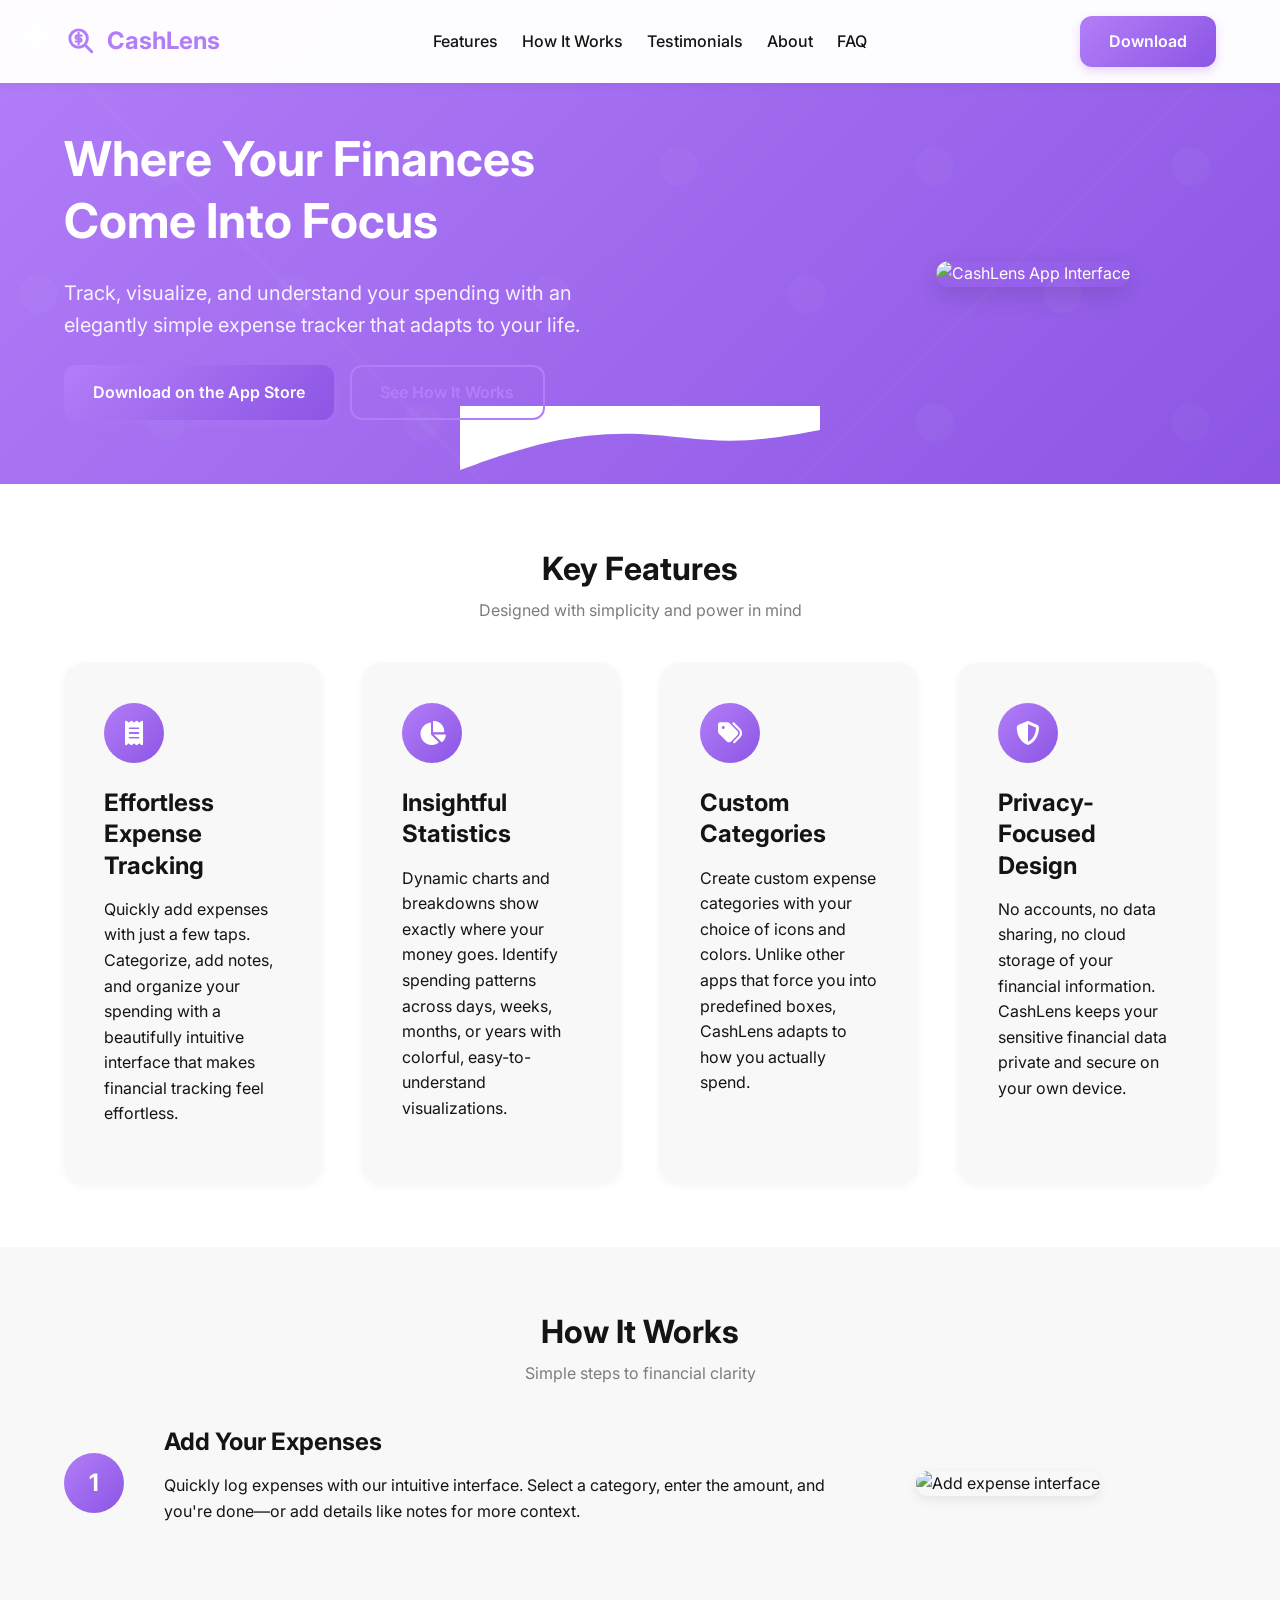
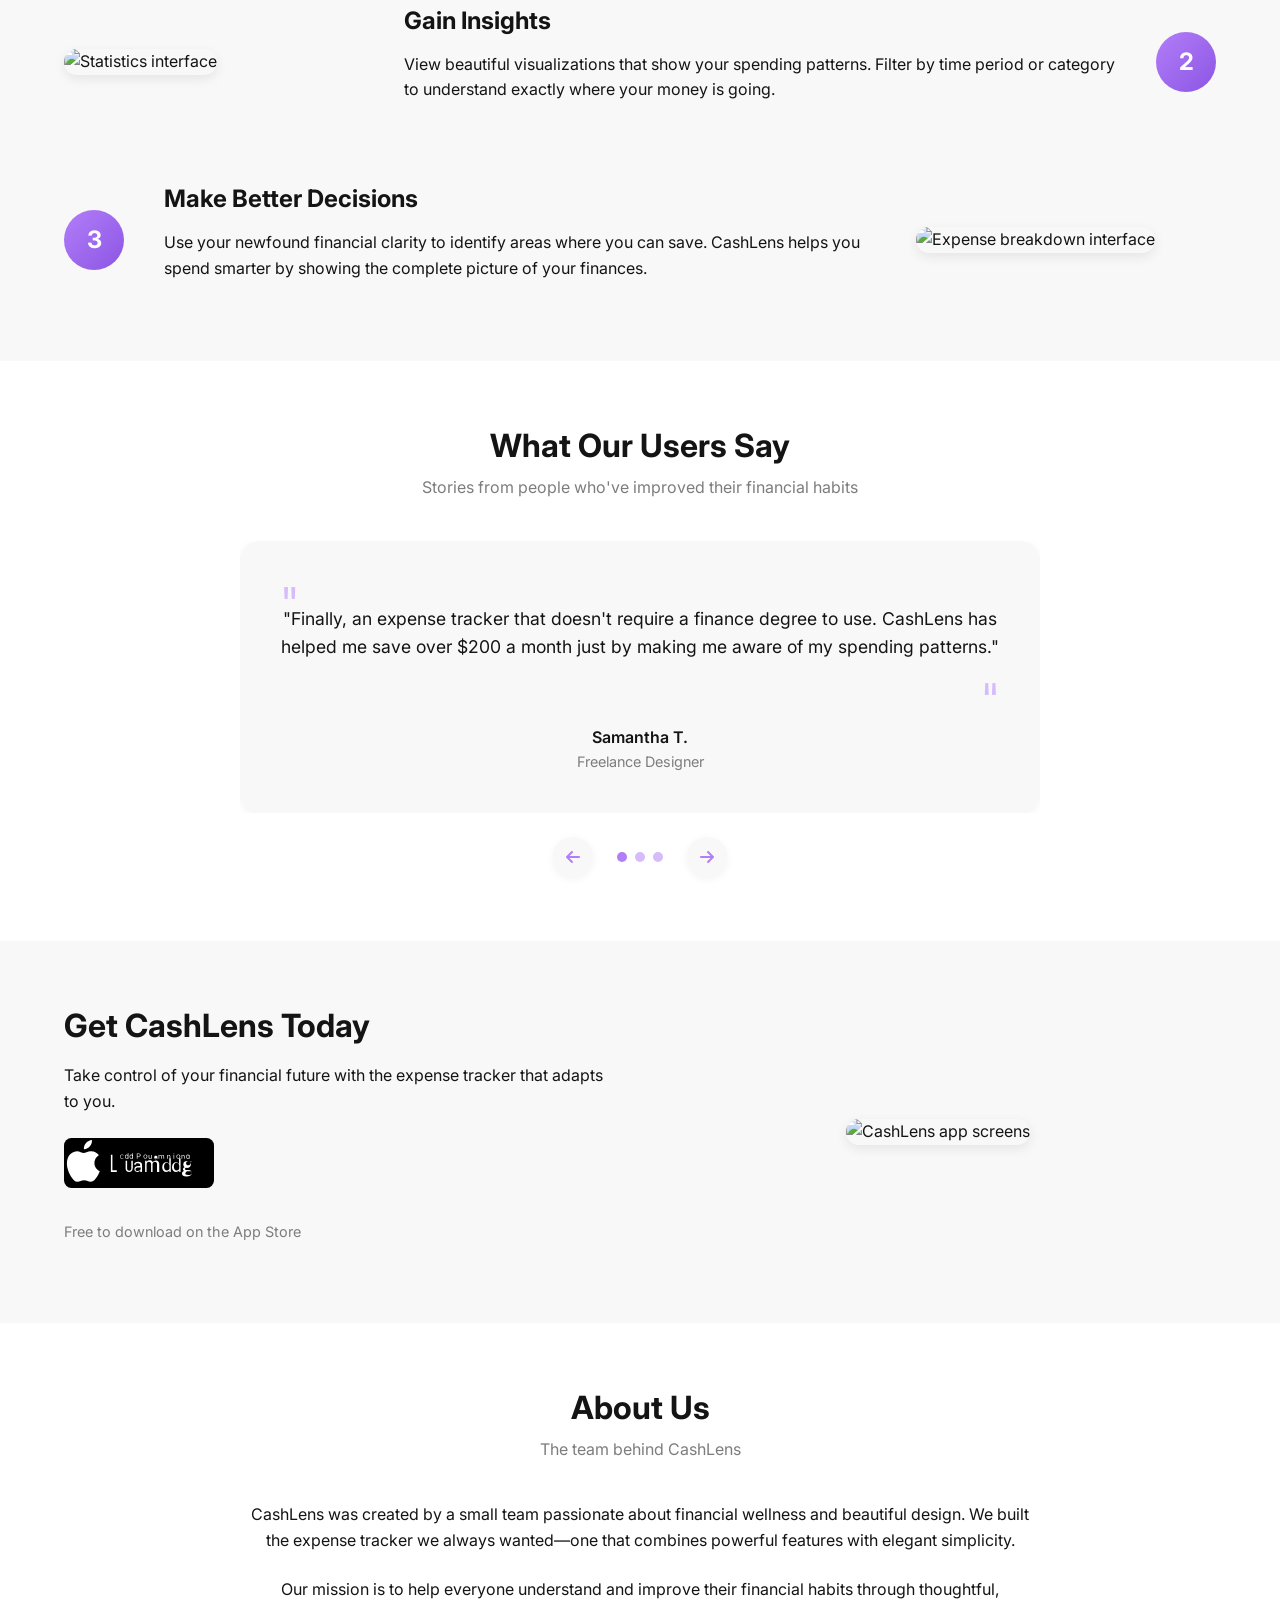
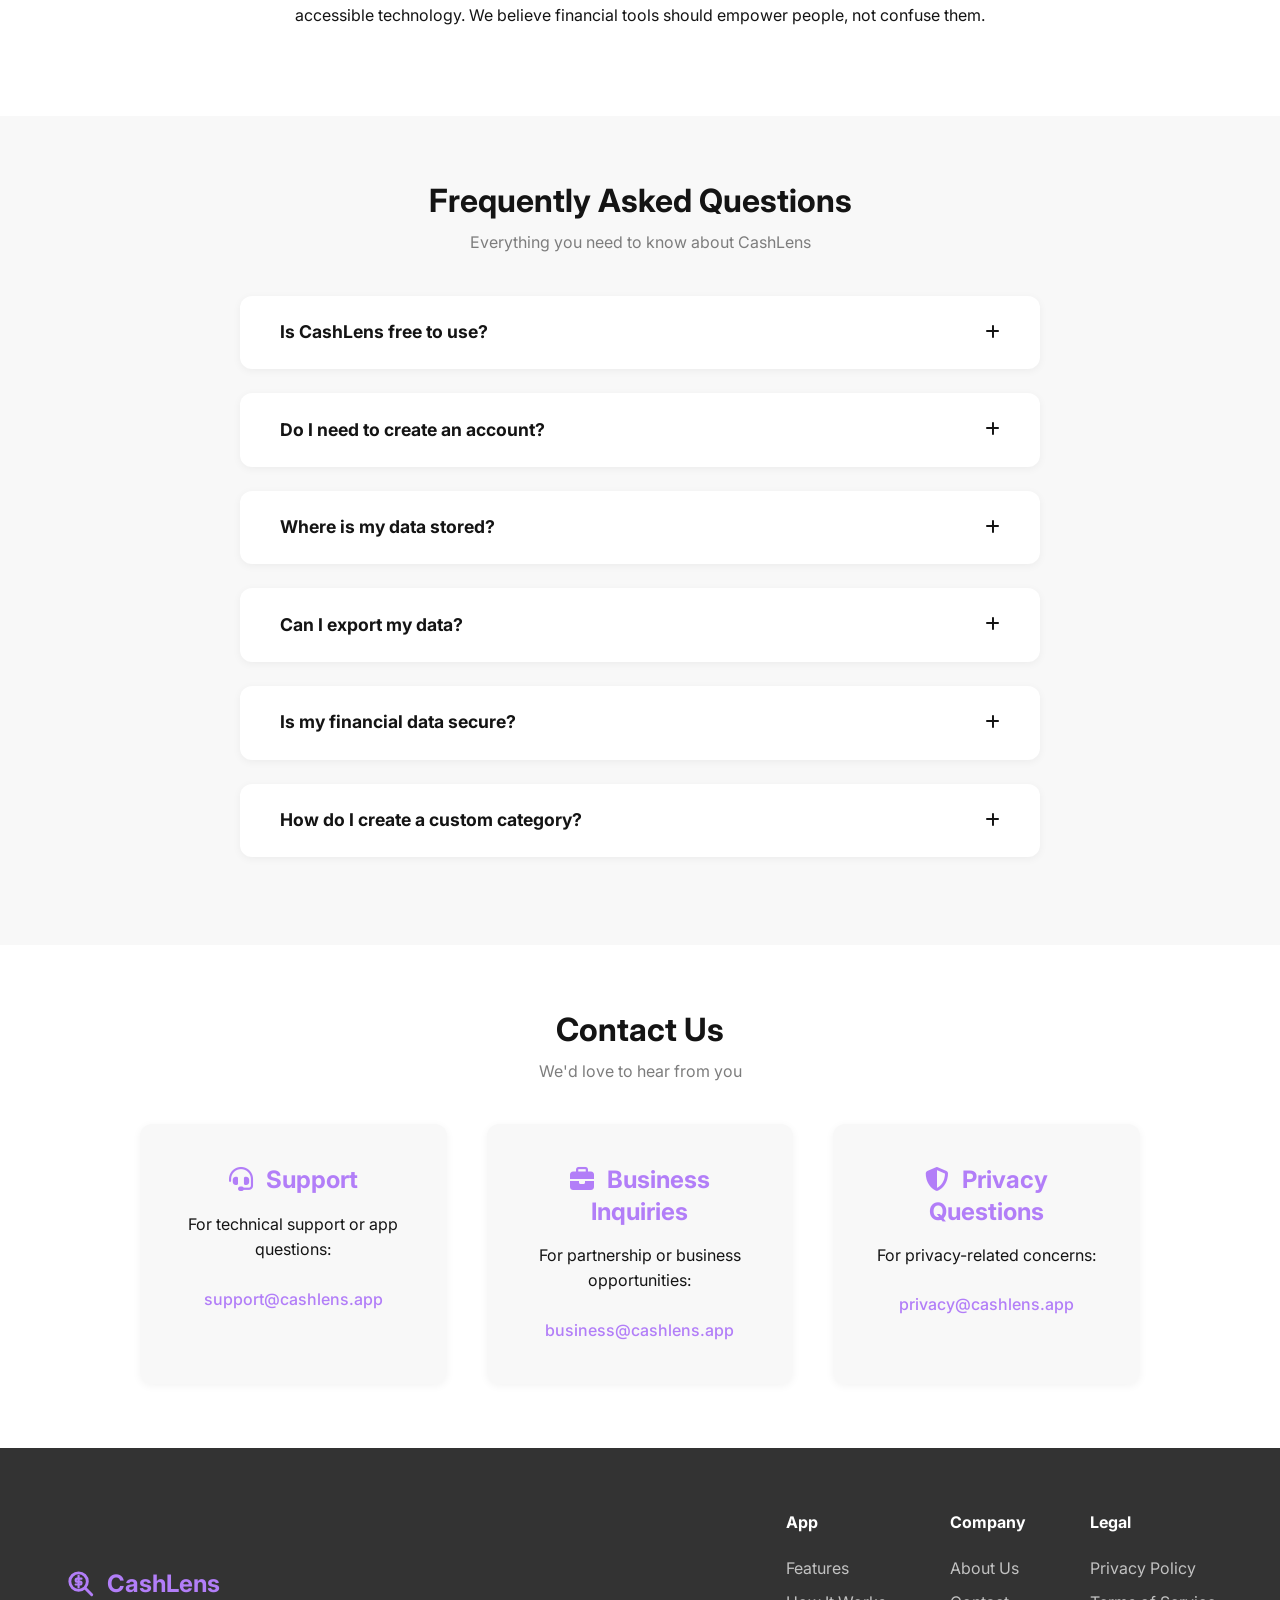
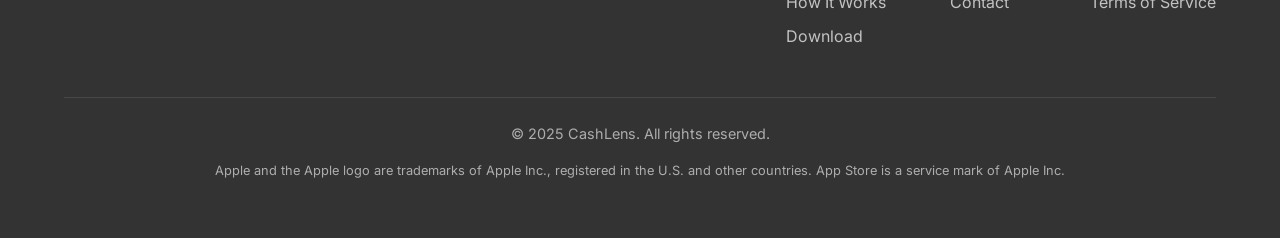
==== index.html @ 9f8243ed "Initial commit - CashLens website" ====
<!DOCTYPE html>
<html lang="en">
<head>
    <meta charset="UTF-8">
    <meta name="viewport" content="width=device-width, initial-scale=1.0">
    <title>CashLens: Where Your Finances Come Into Focus</title>
    <meta name="description" content="Track, visualize, and understand your spending with an elegantly simple expense tracker that adapts to your life.">
    <link rel="stylesheet" href="css/style.css">
    <link rel="stylesheet" href="https://cdnjs.cloudflare.com/ajax/libs/font-awesome/6.4.0/css/all.min.css">
    <link rel="preconnect" href="https://fonts.googleapis.com">
    <link rel="preconnect" href="https://fonts.gstatic.com" crossorigin>
    <link href="https://fonts.googleapis.com/css2?family=Inter:wght@400;500;600;700&display=swap" rel="stylesheet">
</head>
<body>
    <header class="header">
        <div class="container">
            <nav class="navbar">
                <div class="logo">
                    <img src="images/logo.svg" alt="CashLens Logo" class="logo-img">
                    <span class="logo-text">CashLens</span>
                </div>
                <ul class="nav-links">
                    <li><a href="#features">Features</a></li>
                    <li><a href="#how-it-works">How It Works</a></li>
                    <li><a href="#testimonials">Testimonials</a></li>
                    <li><a href="#about">About</a></li>
                    <li><a href="#faq">FAQ</a></li>
                </ul>
                <div class="cta-button mobile-hidden">
                    <a href="#download" class="btn btn-primary">Download</a>
                </div>
                <button class="mobile-menu-toggle" aria-label="Toggle Mobile Menu">
                    <span class="hamburger"></span>
                </button>
            </nav>
        </div>
    </header>

    <section class="hero" id="home">
        <div class="container">
            <div class="hero-content">
                <h1>Where Your Finances Come Into Focus</h1>
                <p class="lead">Track, visualize, and understand your spending with an elegantly simple expense tracker that adapts to your life.</p>
                <div class="hero-cta">
                    <a href="#download" class="btn btn-primary">Download on the App Store</a>
                    <a href="#how-it-works" class="btn btn-secondary">See How It Works</a>
                </div>
            </div>
            <div class="hero-image">
                <div class="phone-mockup">
                    <img src="images/hero-mockup.png" alt="CashLens App Interface" class="mockup-img">
                </div>
            </div>
        </div>
        <div class="hero-wave">
            <svg xmlns="http://www.w3.org/2000/svg" viewBox="0 0 1440 320">
                <path fill="#ffffff" fill-opacity="1" d="M0,224L60,213.3C120,203,240,181,360,181.3C480,181,600,203,720,208C840,213,960,203,1080,176C1200,149,1320,107,1380,85.3L1440,64L1440,320L1380,320C1320,320,1200,320,1080,320C960,320,840,320,720,320C600,320,480,320,360,320C240,320,120,320,60,320L0,320Z"></path>
            </svg>
        </div>
    </section>

    <section class="features" id="features">
        <div class="container">
            <div class="section-header">
                <h2>Key Features</h2>
                <p>Designed with simplicity and power in mind</p>
            </div>
            <div class="features-grid">
                <div class="feature-card">
                    <div class="feature-icon">
                        <i class="fas fa-receipt"></i>
                    </div>
                    <h3>Effortless Expense Tracking</h3>
                    <p>Quickly add expenses with just a few taps. Categorize, add notes, and organize your spending with a beautifully intuitive interface that makes financial tracking feel effortless.</p>
                </div>
                <div class="feature-card">
                    <div class="feature-icon">
                        <i class="fas fa-chart-pie"></i>
                    </div>
                    <h3>Insightful Statistics</h3>
                    <p>Dynamic charts and breakdowns show exactly where your money goes. Identify spending patterns across days, weeks, months, or years with colorful, easy-to-understand visualizations.</p>
                </div>
                <div class="feature-card">
                    <div class="feature-icon">
                        <i class="fas fa-tags"></i>
                    </div>
                    <h3>Custom Categories</h3>
                    <p>Create custom expense categories with your choice of icons and colors. Unlike other apps that force you into predefined boxes, CashLens adapts to how you actually spend.</p>
                </div>
                <div class="feature-card">
                    <div class="feature-icon">
                        <i class="fas fa-shield-alt"></i>
                    </div>
                    <h3>Privacy-Focused Design</h3>
                    <p>No accounts, no data sharing, no cloud storage of your financial information. CashLens keeps your sensitive financial data private and secure on your own device.</p>
                </div>
            </div>
        </div>
    </section>

    <section class="how-it-works" id="how-it-works">
        <div class="container">
            <div class="section-header">
                <h2>How It Works</h2>
                <p>Simple steps to financial clarity</p>
            </div>
            <div class="steps">
                <div class="step">
                    <div class="step-number">1</div>
                    <div class="step-content">
                        <h3>Add Your Expenses</h3>
                        <p>Quickly log expenses with our intuitive interface. Select a category, enter the amount, and you're done—or add details like notes for more context.</p>
                    </div>
                    <div class="step-image">
                        <img src="images/step1.png" alt="Add expense interface">
                    </div>
                </div>
                <div class="step reverse">
                    <div class="step-number">2</div>
                    <div class="step-content">
                        <h3>Gain Insights</h3>
                        <p>View beautiful visualizations that show your spending patterns. Filter by time period or category to understand exactly where your money is going.</p>
                    </div>
                    <div class="step-image">
                        <img src="images/step2.png" alt="Statistics interface">
                    </div>
                </div>
                <div class="step">
                    <div class="step-number">3</div>
                    <div class="step-content">
                        <h3>Make Better Decisions</h3>
                        <p>Use your newfound financial clarity to identify areas where you can save. CashLens helps you spend smarter by showing the complete picture of your finances.</p>
                    </div>
                    <div class="step-image">
                        <img src="images/step3.png" alt="Expense breakdown interface">
                    </div>
                </div>
            </div>
        </div>
    </section>

    <section class="testimonials" id="testimonials">
        <div class="container">
            <div class="section-header">
                <h2>What Our Users Say</h2>
                <p>Stories from people who've improved their financial habits</p>
            </div>
            <div class="testimonials-slider">
                <div class="testimonial">
                    <div class="testimonial-content">
                        <p>"Finally, an expense tracker that doesn't require a finance degree to use. CashLens has helped me save over $200 a month just by making me aware of my spending patterns."</p>
                    </div>
                    <div class="testimonial-author">
                        <div class="author-name">Samantha T.</div>
                        <div class="author-title">Freelance Designer</div>
                    </div>
                </div>
                <div class="testimonial">
                    <div class="testimonial-content">
                        <p>"The custom categories feature is a game-changer. I can track my pet expenses separately from everything else, which no other app let me do easily."</p>
                    </div>
                    <div class="testimonial-author">
                        <div class="author-name">Marcus L.</div>
                        <div class="author-title">Pet Owner</div>
                    </div>
                </div>
                <div class="testimonial">
                    <div class="testimonial-content">
                        <p>"Clean, beautiful, and private. I don't have to worry about my financial data being stored in the cloud or used for marketing. Just what I needed."</p>
                    </div>
                    <div class="testimonial-author">
                        <div class="author-name">Priya K.</div>
                        <div class="author-title">Privacy Advocate</div>
                    </div>
                </div>
            </div>
            <div class="testimonial-controls">
                <button class="control-prev" aria-label="Previous testimonial"><i class="fas fa-arrow-left"></i></button>
                <div class="control-indicators">
                    <span class="indicator active"></span>
                    <span class="indicator"></span>
                    <span class="indicator"></span>
                </div>
                <button class="control-next" aria-label="Next testimonial"><i class="fas fa-arrow-right"></i></button>
            </div>
        </div>
    </section>

    <section class="download" id="download">
        <div class="container">
            <div class="download-content">
                <h2>Get CashLens Today</h2>
                <p>Take control of your financial future with the expense tracker that adapts to you.</p>
                <div class="download-buttons">
                    <a href="#" class="app-store-button">
                        <img src="images/app-store-badge.svg" alt="Download on the App Store">
                    </a>
                </div>
                <p class="download-note">Free to download on the App Store</p>
            </div>
            <div class="download-image">
                <img src="images/download-visual.png" alt="CashLens app screens">
            </div>
        </div>
    </section>

    <section class="about" id="about">
        <div class="container">
            <div class="section-header">
                <h2>About Us</h2>
                <p>The team behind CashLens</p>
            </div>
            <div class="about-content">
                <div class="about-text">
                    <p>CashLens was created by a small team passionate about financial wellness and beautiful design. We built the expense tracker we always wanted—one that combines powerful features with elegant simplicity.</p>
                    <p>Our mission is to help everyone understand and improve their financial habits through thoughtful, accessible technology. We believe financial tools should empower people, not confuse them.</p>
                </div>
            </div>
        </div>
    </section>

    <section class="faq" id="faq">
        <div class="container">
            <div class="section-header">
                <h2>Frequently Asked Questions</h2>
                <p>Everything you need to know about CashLens</p>
            </div>
            <div class="faq-items">
                <div class="faq-item">
                    <div class="faq-question">
                        <h3>Is CashLens free to use?</h3>
                        <span class="faq-icon"><i class="fas fa-plus"></i><i class="fas fa-minus"></i></span>
                    </div>
                    <div class="faq-answer">
                        <p>Yes! CashLens is completely free to download and use all features. We plan to add premium features in the future, but all current functionality will remain free.</p>
                    </div>
                </div>
                <div class="faq-item">
                    <div class="faq-question">
                        <h3>Do I need to create an account?</h3>
                        <span class="faq-icon"><i class="fas fa-plus"></i><i class="fas fa-minus"></i></span>
                    </div>
                    <div class="faq-answer">
                        <p>No. CashLens works completely offline with no account required. Just download and start tracking.</p>
                    </div>
                </div>
                <div class="faq-item">
                    <div class="faq-question">
                        <h3>Where is my data stored?</h3>
                        <span class="faq-icon"><i class="fas fa-plus"></i><i class="fas fa-minus"></i></span>
                    </div>
                    <div class="faq-answer">
                        <p>All your financial data is stored locally on your device only. We do not store your financial information in the cloud or on our servers.</p>
                    </div>
                </div>
                <div class="faq-item">
                    <div class="faq-question">
                        <h3>Can I export my data?</h3>
                        <span class="faq-icon"><i class="fas fa-plus"></i><i class="fas fa-minus"></i></span>
                    </div>
                    <div class="faq-answer">
                        <p>Yes, you can export your expense data as CSV or JSON files for use in spreadsheets or other financial tools.</p>
                    </div>
                </div>
                <div class="faq-item">
                    <div class="faq-question">
                        <h3>Is my financial data secure?</h3>
                        <span class="faq-icon"><i class="fas fa-plus"></i><i class="fas fa-minus"></i></span>
                    </div>
                    <div class="faq-answer">
                        <p>Yes. Since your data never leaves your device (unless you choose to export it), it's protected by your device's built-in security measures like Face ID, Touch ID, or your passcode.</p>
                    </div>
                </div>
                <div class="faq-item">
                    <div class="faq-question">
                        <h3>How do I create a custom category?</h3>
                        <span class="faq-icon"><i class="fas fa-plus"></i><i class="fas fa-minus"></i></span>
                    </div>
                    <div class="faq-answer">
                        <p>Tap the "Manage" button in the category selector when adding an expense, then tap "Add New Category" to create a custom category with your choice of name, icon, and color.</p>
                    </div>
                </div>
            </div>
        </div>
    </section>

    <section class="contact" id="contact">
        <div class="container">
            <div class="section-header">
                <h2>Contact Us</h2>
                <p>We'd love to hear from you</p>
            </div>
            <div class="contact-info">
                <div class="contact-item">
                    <h3><i class="fas fa-headset"></i> Support</h3>
                    <p>For technical support or app questions:</p>
                    <a href="mailto:support@cashlens.app">support@cashlens.app</a>
                </div>
                <div class="contact-item">
                    <h3><i class="fas fa-briefcase"></i> Business Inquiries</h3>
                    <p>For partnership or business opportunities:</p>
                    <a href="mailto:business@cashlens.app">business@cashlens.app</a>
                </div>
                <div class="contact-item">
                    <h3><i class="fas fa-shield-alt"></i> Privacy Questions</h3>
                    <p>For privacy-related concerns:</p>
                    <a href="mailto:privacy@cashlens.app">privacy@cashlens.app</a>
                </div>
            </div>
        </div>
    </section>

    <footer class="footer">
        <div class="container">
            <div class="footer-top">
                <div class="footer-logo">
                    <img src="images/logo.svg" alt="CashLens Logo" class="logo-img">
                    <span class="logo-text">CashLens</span>
                </div>
                <div class="footer-nav">
                    <div class="footer-nav-column">
                        <h4>App</h4>
                        <ul>
                            <li><a href="#features">Features</a></li>
                            <li><a href="#how-it-works">How It Works</a></li>
                            <li><a href="#download">Download</a></li>
                        </ul>
                    </div>
                    <div class="footer-nav-column">
                        <h4>Company</h4>
                        <ul>
                            <li><a href="#about">About Us</a></li>
                            <li><a href="#contact">Contact</a></li>
                        </ul>
                    </div>
                    <div class="footer-nav-column">
                        <h4>Legal</h4>
                        <ul>
                            <li><a href="privacy.html">Privacy Policy</a></li>
                            <li><a href="terms.html">Terms of Service</a></li>
                        </ul>
                    </div>
                </div>
            </div>
            <div class="footer-bottom">
                <p>© 2025 CashLens. All rights reserved.</p>
                <p class="apple-disclaimer">Apple and the Apple logo are trademarks of Apple Inc., registered in the U.S. and other countries. App Store is a service mark of Apple Inc.</p>
            </div>
        </div>
    </footer>

    <script src="js/main.js"></script>
</body>
</html>
---- css/style.css ----
:root {
    /* Primary colors - based on the purple theme from screenshots */
    --primary-color: #b27ef8;
    --primary-color-dark: #9259ef;
    --primary-color-light: #d6bcfb;
    --primary-gradient: linear-gradient(135deg, #b27ef8 0%, #8c55e4 100%);
    
    /* Secondary colors */
    --secondary-color: #333333;
    --secondary-color-light: #666666;
    
    /* Background colors */
    --bg-color: #ffffff;
    --bg-color-light: #f8f8f8;
    --bg-color-dark: #1c1c1e; /* Dark mode background */
    
    /* Category colors from the app */
    --color-groceries: #daaf33;
    --color-food: #b96f50;
    --color-transportation: #4f9ce2;
    --color-entertainment: #e27dc8;
    --color-shopping: #e57a7a;
    --color-health: #9a7fd1;
    --color-utilities: #e9d547;
    --color-education: #7a9ddf;
    --color-travel: #66c1e0;
    
    /* Text colors */
    --text-color: #141414;
    --text-color-light: #7d7d7d;
    --text-color-white: #ffffff;
    
    /* Spacing */
    --spacing-xs: 0.5rem;
    --spacing-sm: 1rem;
    --spacing-md: 1.5rem;
    --spacing-lg: 2.5rem;
    --spacing-xl: 4rem;
    
    /* Border radius */
    --border-radius-sm: 8px;
    --border-radius-md: 12px;
    --border-radius-lg: 20px;
    --border-radius-xl: 28px;
    
    /* Shadows */
    --shadow-sm: 0 2px 8px rgba(0, 0, 0, 0.05);
    --shadow-md: 0 4px 12px rgba(0, 0, 0, 0.08);
    --shadow-lg: 0 8px 24px rgba(0, 0, 0, 0.12);
    
    /* Animation */
    --transition-fast: 0.2s ease;
    --transition-normal: 0.3s ease;
    --transition-slow: 0.5s ease;
    
    /* Container width */
    --container-max-width: 1200px;
    --container-padding: 1.5rem;
}

/* Base Styles */
* {
    margin: 0;
    padding: 0;
    box-sizing: border-box;
}

html {
    font-size: 16px;
    scroll-behavior: smooth;
    scroll-padding-top: 80px;
}

body {
    font-family: 'Inter', sans-serif;
    color: var(--text-color);
    line-height: 1.6;
    background-color: var(--bg-color);
    overflow-x: hidden;
}

img {
    max-width: 100%;
    height: auto;
}

a {
    color: var(--primary-color);
    text-decoration: none;
    transition: color var(--transition-fast);
}

a:hover {
    color: var(--primary-color-dark);
}

ul {
    list-style: none;
}

h1, h2, h3, h4, h5, h6 {
    font-weight: 700;
    line-height: 1.3;
    margin-bottom: var(--spacing-sm);
    color: var(--text-color);
}

h1 {
    font-size: 2.5rem;
}

h2 {
    font-size: 2rem;
}

h3 {
    font-size: 1.5rem;
}

p {
    margin-bottom: var(--spacing-sm);
}

.lead {
    font-size: 1.2rem;
    font-weight: 400;
    color: var(--text-color-light);
}

.container {
    width: 100%;
    max-width: var(--container-max-width);
    margin: 0 auto;
    padding: 0 var(--container-padding);
}

.section-header {
    text-align: center;
    margin-bottom: var(--spacing-lg);
}

.section-header h2 {
    margin-bottom: var(--spacing-xs);
}

.section-header p {
    color: var(--text-color-light);
    max-width: 600px;
    margin: 0 auto;
}

/* Buttons */
.btn {
    display: inline-flex;
    align-items: center;
    justify-content: center;
    padding: 0.8rem 1.8rem;
    border-radius: var(--border-radius-md);
    font-weight: 600;
    font-size: 1rem;
    cursor: pointer;
    transition: all var(--transition-fast);
    text-align: center;
}

.btn-primary {
    background: var(--primary-gradient);
    color: var(--text-color-white);
    border: none;
    box-shadow: 0 4px 10px rgba(178, 126, 248, 0.3);
}

.btn-primary:hover {
    box-shadow: 0 6px 14px rgba(178, 126, 248, 0.4);
    transform: translateY(-2px);
    color: var(--text-color-white);
}

.btn-secondary {
    background-color: transparent;
    color: var(--primary-color);
    border: 2px solid var(--primary-color);
}

.btn-secondary:hover {
    background-color: rgba(178, 126, 248, 0.08);
    color: var(--primary-color-dark);
}

/* Header */
.header {
    position: fixed;
    top: 0;
    left: 0;
    width: 100%;
    z-index: 1000;
    background-color: rgba(255, 255, 255, 0.98);
    backdrop-filter: blur(8px);
    box-shadow: var(--shadow-sm);
    padding: 1rem 0;
    transition: all var(--transition-normal);
}

.header.scrolled {
    padding: 0.7rem 0;
    box-shadow: var(--shadow-md);
}

.navbar {
    display: flex;
    align-items: center;
    justify-content: space-between;
}

.logo {
    display: flex;
    align-items: center;
    gap: 0.5rem;
}

.logo-img {
    height: 2.2rem;
    width: auto;
}

.logo-text {
    font-size: 1.5rem;
    font-weight: 700;
    color: var(--primary-color);
}

.nav-links {
    display: flex;
    gap: var(--spacing-md);
}

.nav-links a {
    color: var(--text-color);
    font-weight: 500;
    transition: color var(--transition-fast);
}

.nav-links a:hover {
    color: var(--primary-color);
}

.mobile-menu-toggle {
    display: none;
    background: none;
    border: none;
    cursor: pointer;
    padding: 5px;
}

.hamburger {
    display: block;
    position: relative;
    width: 24px;
    height: 2px;
    background-color: var(--text-color);
    transition: all var(--transition-fast);
}

.hamburger::before,
.hamburger::after {
    content: '';
    position: absolute;
    width: 24px;
    height: 2px;
    background-color: var(--text-color);
    transition: all var(--transition-fast);
}

.hamburger::before {
    top: -8px;
}

.hamburger::after {
    bottom: -8px;
}

/* Hero Section */
.hero {
    padding: 8rem 0 4rem;
    position: relative;
    background: var(--primary-gradient);
    color: var(--text-color-white);
    overflow: hidden;
}

.hero::before {
    content: '';
    position: absolute;
    top: 0;
    left: 0;
    width: 100%;
    height: 100%;
    background-image: url('../images/hero-pattern.svg');
    background-size: cover;
    opacity: 0.1;
}

.hero .container {
    display: flex;
    align-items: center;
    justify-content: space-between;
    position: relative;
    z-index: 1;
}

.hero-content {
    width: 50%;
    padding-right: var(--spacing-md);
}

.hero h1 {
    color: var(--text-color-white);
    font-size: 3rem;
    margin-bottom: var(--spacing-md);
}

.hero .lead {
    color: rgba(255, 255, 255, 0.9);
    font-size: 1.25rem;
    margin-bottom: var(--spacing-md);
}

.hero-cta {
    display: flex;
    gap: var(--spacing-sm);
    flex-wrap: wrap;
}

.hero-image {
    width: 50%;
    display: flex;
    justify-content: flex-end;
}

.phone-mockup {
    position: relative;
    width: 320px;
    margin-right: -40px;
}

.mockup-img {
    width: 100%;
    border-radius: var(--border-radius-lg);
    box-shadow: var(--shadow-lg);
    transition: transform var(--transition-normal);
}

.phone-mockup:hover .mockup-img {
    transform: translateY(-10px) rotate(2deg);
}

.hero-wave {
    position: absolute;
    bottom: -2px;
    left: 0;
    width: 100%;
    line-height: 0;
    transform: rotate(180deg);
}

.hero-wave svg {
    position: relative;
    width: 100%;
    height: 80px;
}

/* Features Section */
.features {
    padding: var(--spacing-xl) 0;
    background-color: var(--bg-color);
}

.features-grid {
    display: grid;
    grid-template-columns: repeat(auto-fit, minmax(250px, 1fr));
    gap: var(--spacing-lg);
}

.feature-card {
    background-color: var(--bg-color-light);
    padding: var(--spacing-lg);
    border-radius: var(--border-radius-lg);
    box-shadow: var(--shadow-sm);
    transition: transform var(--transition-normal), box-shadow var(--transition-normal);
}

.feature-card:hover {
    transform: translateY(-5px);
    box-shadow: var(--shadow-md);
}

.feature-icon {
    width: 60px;
    height: 60px;
    border-radius: 50%;
    background: var(--primary-gradient);
    display: flex;
    align-items: center;
    justify-content: center;
    margin-bottom: var(--spacing-md);
    color: var(--text-color-white);
    font-size: 1.5rem;
}

.feature-card h3 {
    margin-bottom: var(--spacing-sm);
}

/* How It Works Section */
.how-it-works {
    padding: var(--spacing-xl) 0;
    background-color: var(--bg-color-light);
}

.steps {
    display: flex;
    flex-direction: column;
    gap: var(--spacing-xl);
}

.step {
    display: flex;
    align-items: center;
    gap: var(--spacing-lg);
}

.step.reverse {
    flex-direction: row-reverse;
}

.step-number {
    flex-shrink: 0;
    width: 60px;
    height: 60px;
    border-radius: 50%;
    background: var(--primary-gradient);
    display: flex;
    align-items: center;
    justify-content: center;
    font-size: 1.5rem;
    font-weight: 700;
    color: var(--text-color-white);
}

.step-content {
    flex: 1;
}

.step-image {
    flex: 1;
    max-width: 300px;
}

.step-image img {
    border-radius: var(--border-radius-lg);
    box-shadow: var(--shadow-md);
}

/* Testimonials Section */
.testimonials {
    padding: var(--spacing-xl) 0;
    background-color: var(--bg-color);
}

.testimonials-slider {
    position: relative;
    overflow: hidden;
    margin: 0 auto;
    max-width: 800px;
}

.testimonial {
    background-color: var(--bg-color-light);
    padding: var(--spacing-lg);
    border-radius: var(--border-radius-lg);
    box-shadow: var(--shadow-sm);
    margin: 0 auto;
    text-align: center;
}

.testimonial-content {
    position: relative;
    padding: var(--spacing-md) 0;
    margin-bottom: var(--spacing-md);
}

.testimonial-content::before,
.testimonial-content::after {
    content: '"';
    display: inline-block;
    font-size: 3rem;
    color: var(--primary-color-light);
    position: absolute;
    line-height: 1;
}

.testimonial-content::before {
    top: 0;
    left: 0;
}

.testimonial-content::after {
    bottom: 0;
    right: 0;
    transform: rotate(180deg);
}

.testimonial-content p {
    font-size: 1.1rem;
    position: relative;
    z-index: 1;
}

.testimonial-author {
    margin-top: var(--spacing-sm);
}

.author-name {
    font-weight: 600;
    color: var(--text-color);
}

.author-title {
    font-size: 0.9rem;
    color: var(--text-color-light);
}

.testimonial-controls {
    display: flex;
    align-items: center;
    justify-content: center;
    margin-top: var(--spacing-md);
    gap: var(--spacing-md);
}

.control-prev,
.control-next {
    background: none;
    border: none;
    cursor: pointer;
    width: 40px;
    height: 40px;
    border-radius: 50%;
    display: flex;
    align-items: center;
    justify-content: center;
    background-color: var(--bg-color-light);
    color: var(--primary-color);
    font-size: 1rem;
    transition: all var(--transition-fast);
    box-shadow: var(--shadow-sm);
}

.control-prev:hover,
.control-next:hover {
    background-color: var(--primary-color);
    color: var(--text-color-white);
}

.control-indicators {
    display: flex;
    gap: 8px;
}

.indicator {
    width: 10px;
    height: 10px;
    border-radius: 50%;
    background-color: var(--primary-color-light);
    cursor: pointer;
    transition: background-color var(--transition-fast);
}

.indicator.active {
    background-color: var(--primary-color);
}

/* Download Section */
.download {
    padding: var(--spacing-xl) 0;
    background-color: var(--bg-color-light);
}

.download .container {
    display: flex;
    align-items: center;
    gap: var(--spacing-lg);
}

.download-content {
    flex: 1;
}

.download-buttons {
    margin: var(--spacing-md) 0;
}

.app-store-button img {
    height: 50px;
    width: auto;
}

.download-note {
    font-size: 0.9rem;
    color: var(--text-color-light);
}

.download-image {
    flex: 1;
    text-align: center;
}

.download-image img {
    max-height: 500px;
    border-radius: var(--border-radius-lg);
    box-shadow: var(--shadow-md);
}

/* About Section */
.about {
    padding: var(--spacing-xl) 0;
    background-color: var(--bg-color);
}

.about-content {
    max-width: 800px;
    margin: 0 auto;
    text-align: center;
}

.about-text p {
    margin-bottom: var(--spacing-md);
}

/* FAQ Section */
.faq {
    padding: var(--spacing-xl) 0;
    background-color: var(--bg-color-light);
}

.faq-items {
    max-width: 800px;
    margin: 0 auto;
}

.faq-item {
    margin-bottom: var(--spacing-md);
    border-radius: var(--border-radius-md);
    background-color: var(--bg-color);
    overflow: hidden;
    box-shadow: var(--shadow-sm);
}

.faq-question {
    display: flex;
    justify-content: space-between;
    align-items: center;
    padding: var(--spacing-md) var(--spacing-lg);
    cursor: pointer;
    position: relative;
    transition: background-color var(--transition-fast);
}

.faq-question:hover {
    background-color: rgba(178, 126, 248, 0.05);
}

.faq-question h3 {
    margin: 0;
    font-size: 1.1rem;
}

.faq-icon .fa-minus {
    display: none;
}

.faq-item.active .faq-icon .fa-plus {
    display: none;
}

.faq-item.active .faq-icon .fa-minus {
    display: inline;
}

.faq-answer {
    padding: 0 var(--spacing-lg);
    max-height: 0;
    overflow: hidden;
    transition: max-height var(--transition-normal), padding var(--transition-normal);
}

.faq-item.active .faq-answer {
    max-height: 500px;
    padding: 0 var(--spacing-lg) var(--spacing-md);
}

/* Contact Section */
.contact {
    padding: var(--spacing-xl) 0;
    background-color: var(--bg-color);
}

.contact-info {
    display: grid;
    grid-template-columns: repeat(auto-fit, minmax(300px, 1fr));
    gap: var(--spacing-lg);
    max-width: 1000px;
    margin: 0 auto;
}

.contact-item {
    text-align: center;
    padding: var(--spacing-lg);
    border-radius: var(--border-radius-md);
    background-color: var(--bg-color-light);
    box-shadow: var(--shadow-sm);
    transition: transform var(--transition-normal);
}

.contact-item:hover {
    transform: translateY(-5px);
}

.contact-item h3 {
    color: var(--primary-color);
    margin-bottom: var(--spacing-sm);
}

.contact-item h3 i {
    margin-right: 0.5rem;
}

.contact-item a {
    display: inline-block;
    margin-top: var(--spacing-xs);
    font-weight: 500;
}

/* Footer */
.footer {
    background-color: var(--secondary-color);
    color: var(--text-color-white);
    padding: var(--spacing-xl) 0 var(--spacing-lg);
}

.footer-top {
    display: flex;
    flex-wrap: wrap;
    gap: var(--spacing-lg);
    margin-bottom: var(--spacing-lg);
}

.footer-logo {
    display: flex;
    align-items: center;
    gap: 0.5rem;
    margin-right: auto;
}

.footer-nav {
    display: flex;
    gap: var(--spacing-xl);
}

.footer-nav-column h4 {
    color: var(--text-color-white);
    margin-bottom: var(--spacing-md);
}

.footer-nav-column ul li {
    margin-bottom: var(--spacing-xs);
}

.footer-nav-column a {
    color: rgba(255, 255, 255, 0.7);
    transition: color var(--transition-fast);
}

.footer-nav-column a:hover {
    color: var(--text-color-white);
}

.footer-bottom {
    text-align: center;
    padding-top: var(--spacing-md);
    border-top: 1px solid rgba(255, 255, 255, 0.1);
    font-size: 0.9rem;
    color: rgba(255, 255, 255, 0.6);
}

.apple-disclaimer {
    margin-top: var(--spacing-sm);
    font-size: 0.8rem;
}

/* Responsive Design */
@media (max-width: 1024px) {
    html {
        font-size: 15px;
    }
    
    .hero h1 {
        font-size: 2.5rem;
    }
    
    .phone-mockup {
        width: 280px;
    }
}

@media (max-width: 768px) {
    .nav-links, .cta-button.mobile-hidden {
        display: none;
    }
    
    .mobile-menu-toggle {
        display: block;
    }
    
    .hero .container {
        flex-direction: column;
        text-align: center;
    }
    
    .hero-content, .hero-image {
        width: 100%;
    }
    
    .hero-content {
        padding-right: 0;
        margin-bottom: var(--spacing-lg);
    }
    
    .hero-cta {
        justify-content: center;
    }
    
    .hero-image {
        justify-content: center;
    }
    
    .phone-mockup {
        margin-right: 0;
    }
    
    .step, .step.reverse {
        flex-direction: column;
        text-align: center;
    }
    
    .step-image {
        order: -1;
        margin-bottom: var(--spacing-md);
    }
    
    .download .container {
        flex-direction: column;
        text-align: center;
    }
}

@media (max-width: 576px) {
    .hero {
        padding-top: 6rem;
    }
    
    .hero h1 {
        font-size: 2rem;
    }
    
    .features-grid {
        grid-template-columns: 1fr;
    }
    
    .contact-info {
        grid-template-columns: 1fr;
    }
    
    .footer-top {
        flex-direction: column;
        gap: var(--spacing-md);
    }
    
    .footer-nav {
        flex-direction: column;
        gap: var(--spacing-md);
    }
}

/* Mobile Menu */
.mobile-menu {
    display: none;
    position: fixed;
    top: 80px;
    left: 0;
    width: 100%;
    height: calc(100vh - 80px);
    background-color: var(--bg-color);
    padding: var(--spacing-md);
    z-index: 999;
    overflow-y: auto;
}

.mobile-menu.active {
    display: block;
}

.mobile-menu .nav-links {
    display: flex;
    flex-direction: column;
    gap: var(--spacing-sm);
}

.mobile-menu .nav-links a {
    display: block;
    padding: var(--spacing-sm);
    border-bottom: 1px solid rgba(0, 0, 0, 0.05);
    font-size: 1.2rem;
}

.mobile-menu .cta-button {
    margin-top: var(--spacing-md);
    text-align: center;
}

/* Animation classes */
.fade-in {
    animation: fadeIn 1s ease forwards;
}

.slide-up {
    animation: slideUp 0.8s ease forwards;
}

.slide-left {
    animation: slideLeft 0.8s ease forwards;
}

.slide-right {
    animation: slideRight 0.8s ease forwards;
}

@keyframes fadeIn {
    from {
        opacity: 0;
    }
    to {
        opacity: 1;
    }
}

@keyframes slideUp {
    from {
        opacity: 0;
        transform: translateY(30px);
    }
    to {
        opacity: 1;
        transform: translateY(0);
    }
}

@keyframes slideLeft {
    from {
        opacity: 0;
        transform: translateX(30px);
    }
    to {
        opacity: 1;
        transform: translateX(0);
    }
}

@keyframes slideRight {
    from {
        opacity: 0;
        transform: translateX(-30px);
    }
    to {
        opacity: 1;
        transform: translateX(0);
    }
}
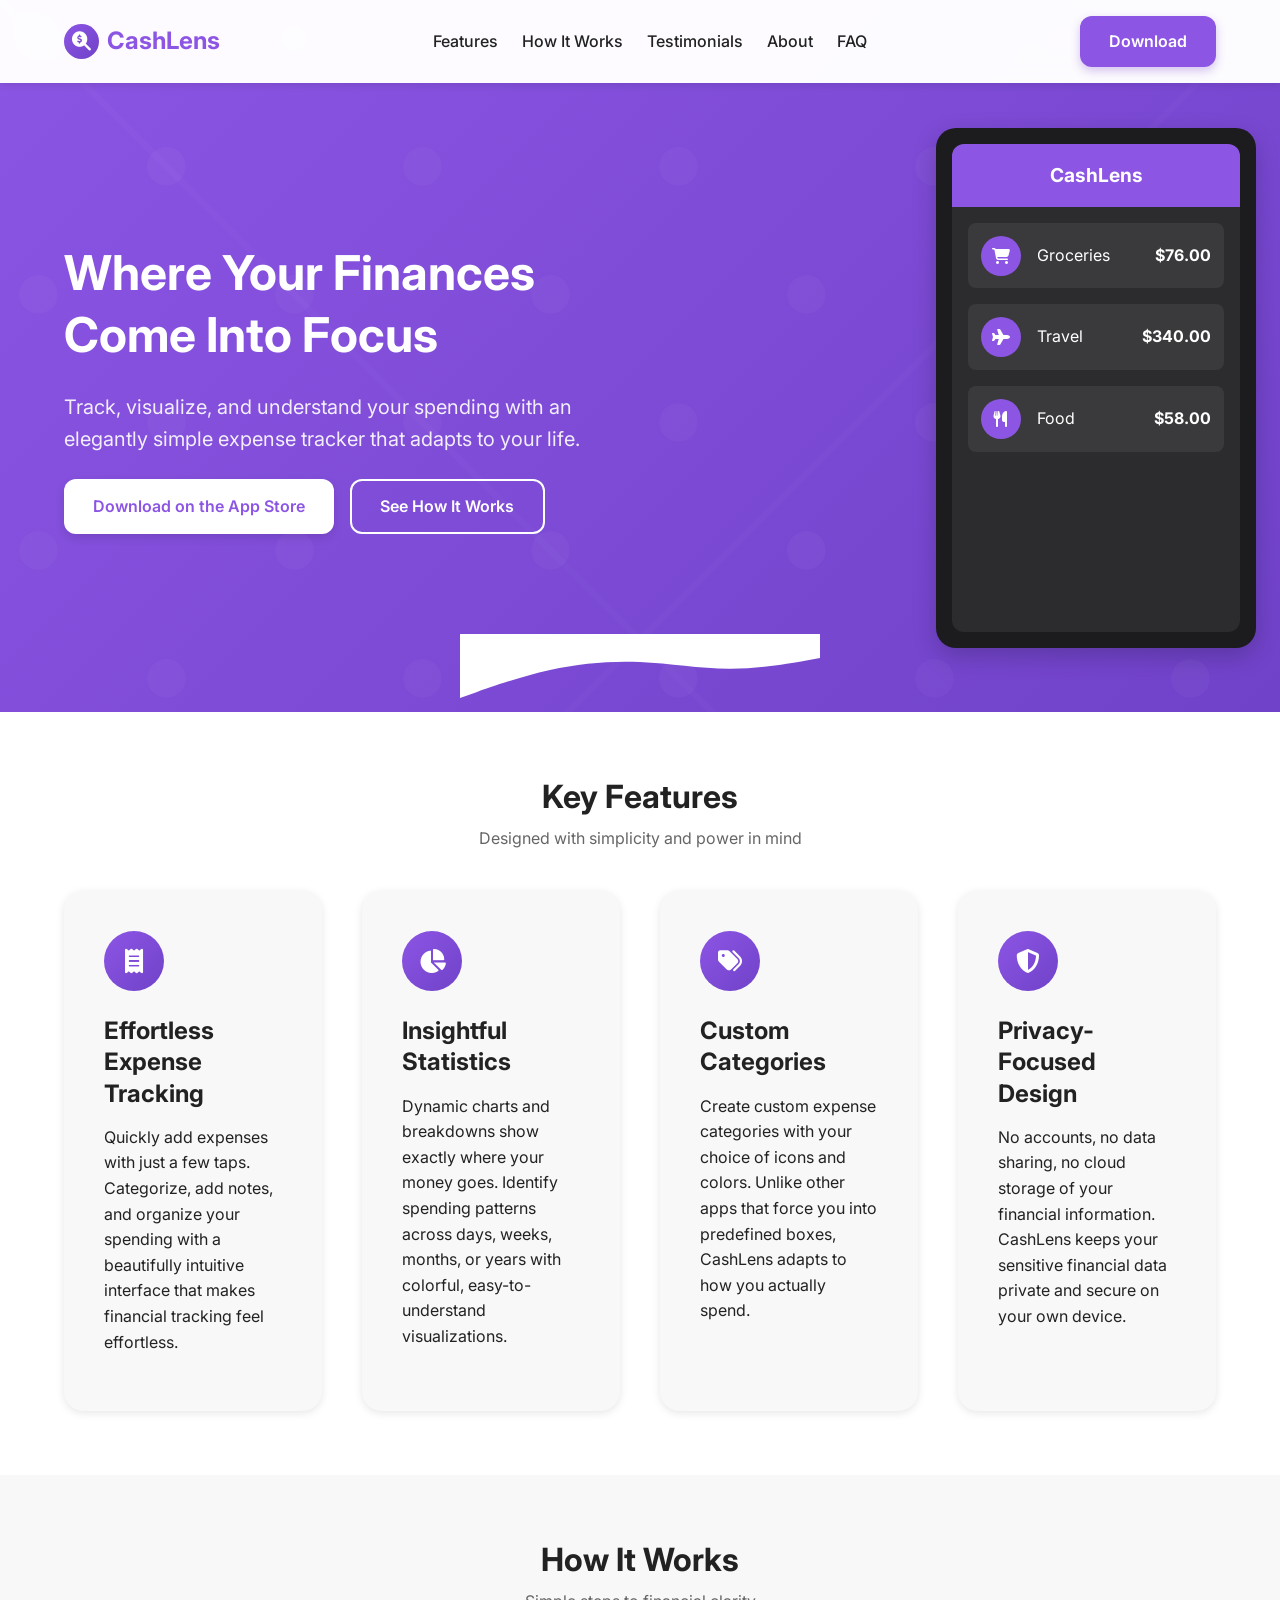
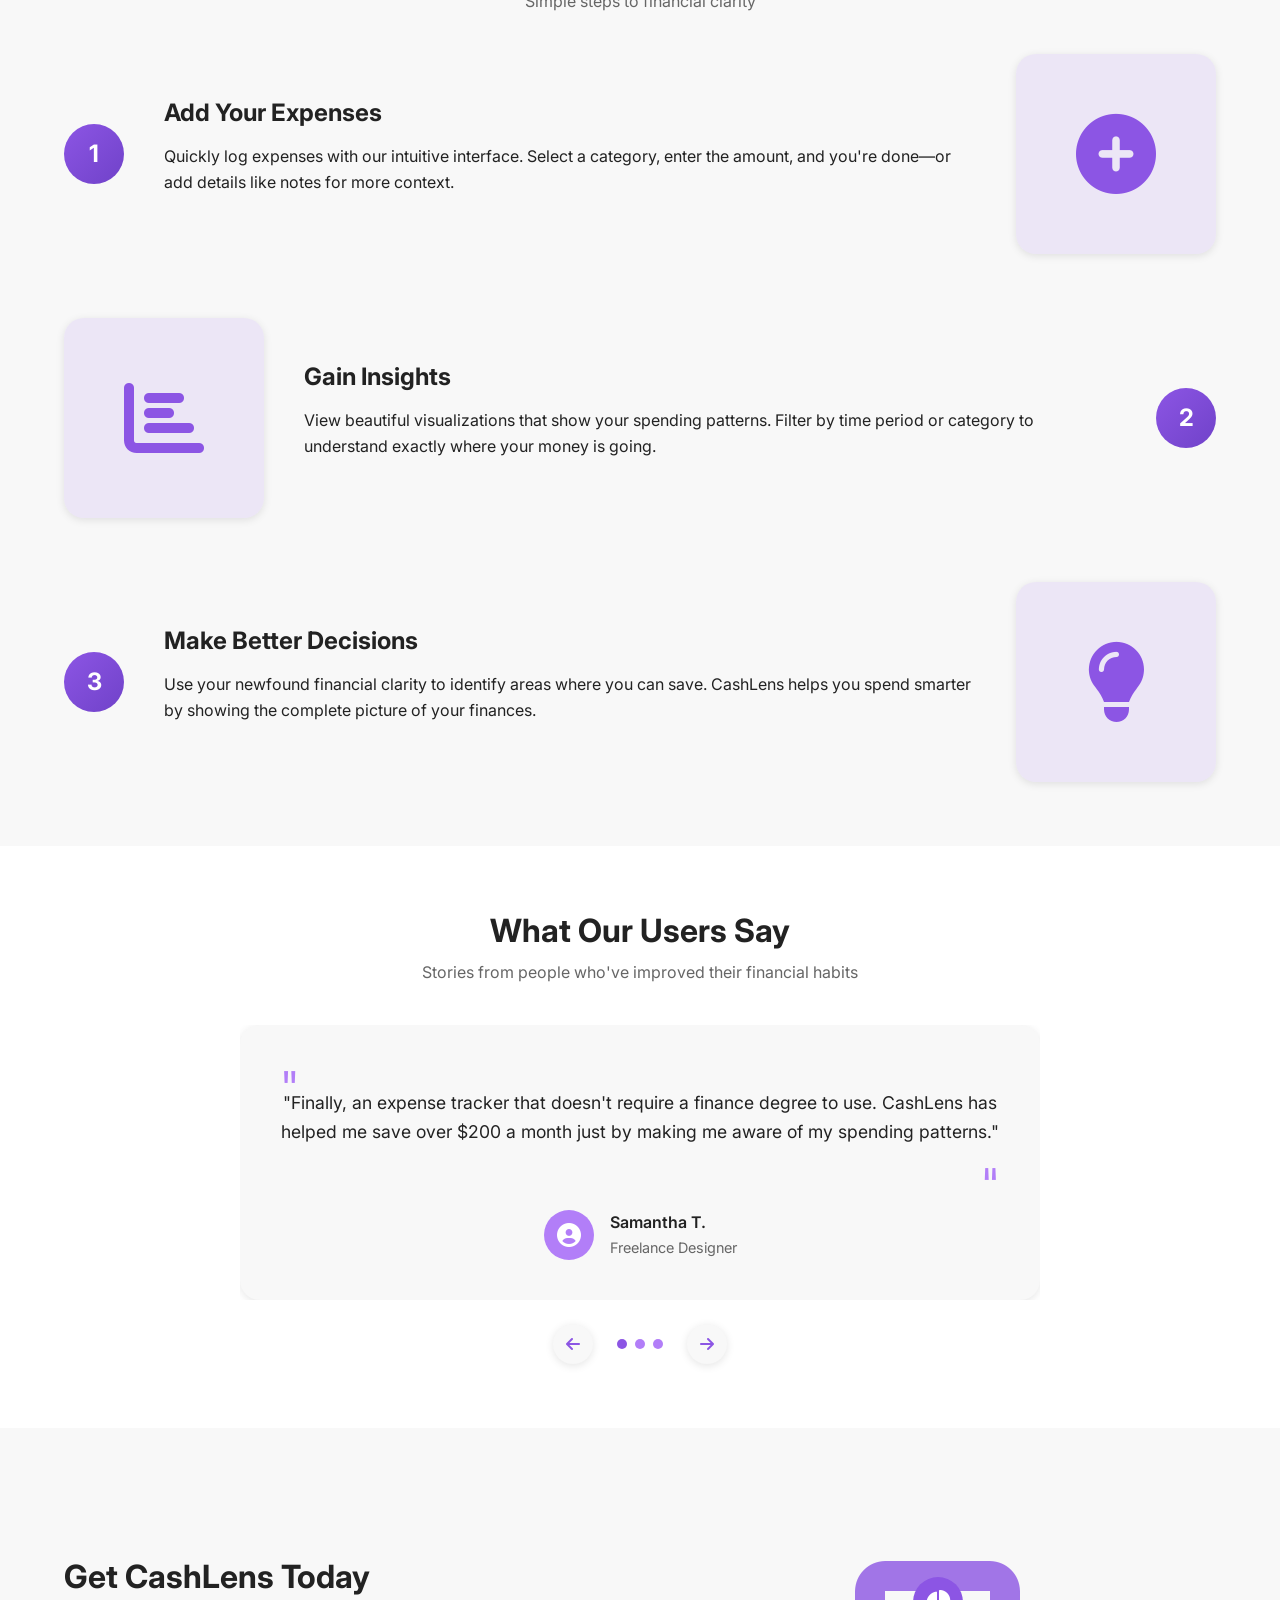
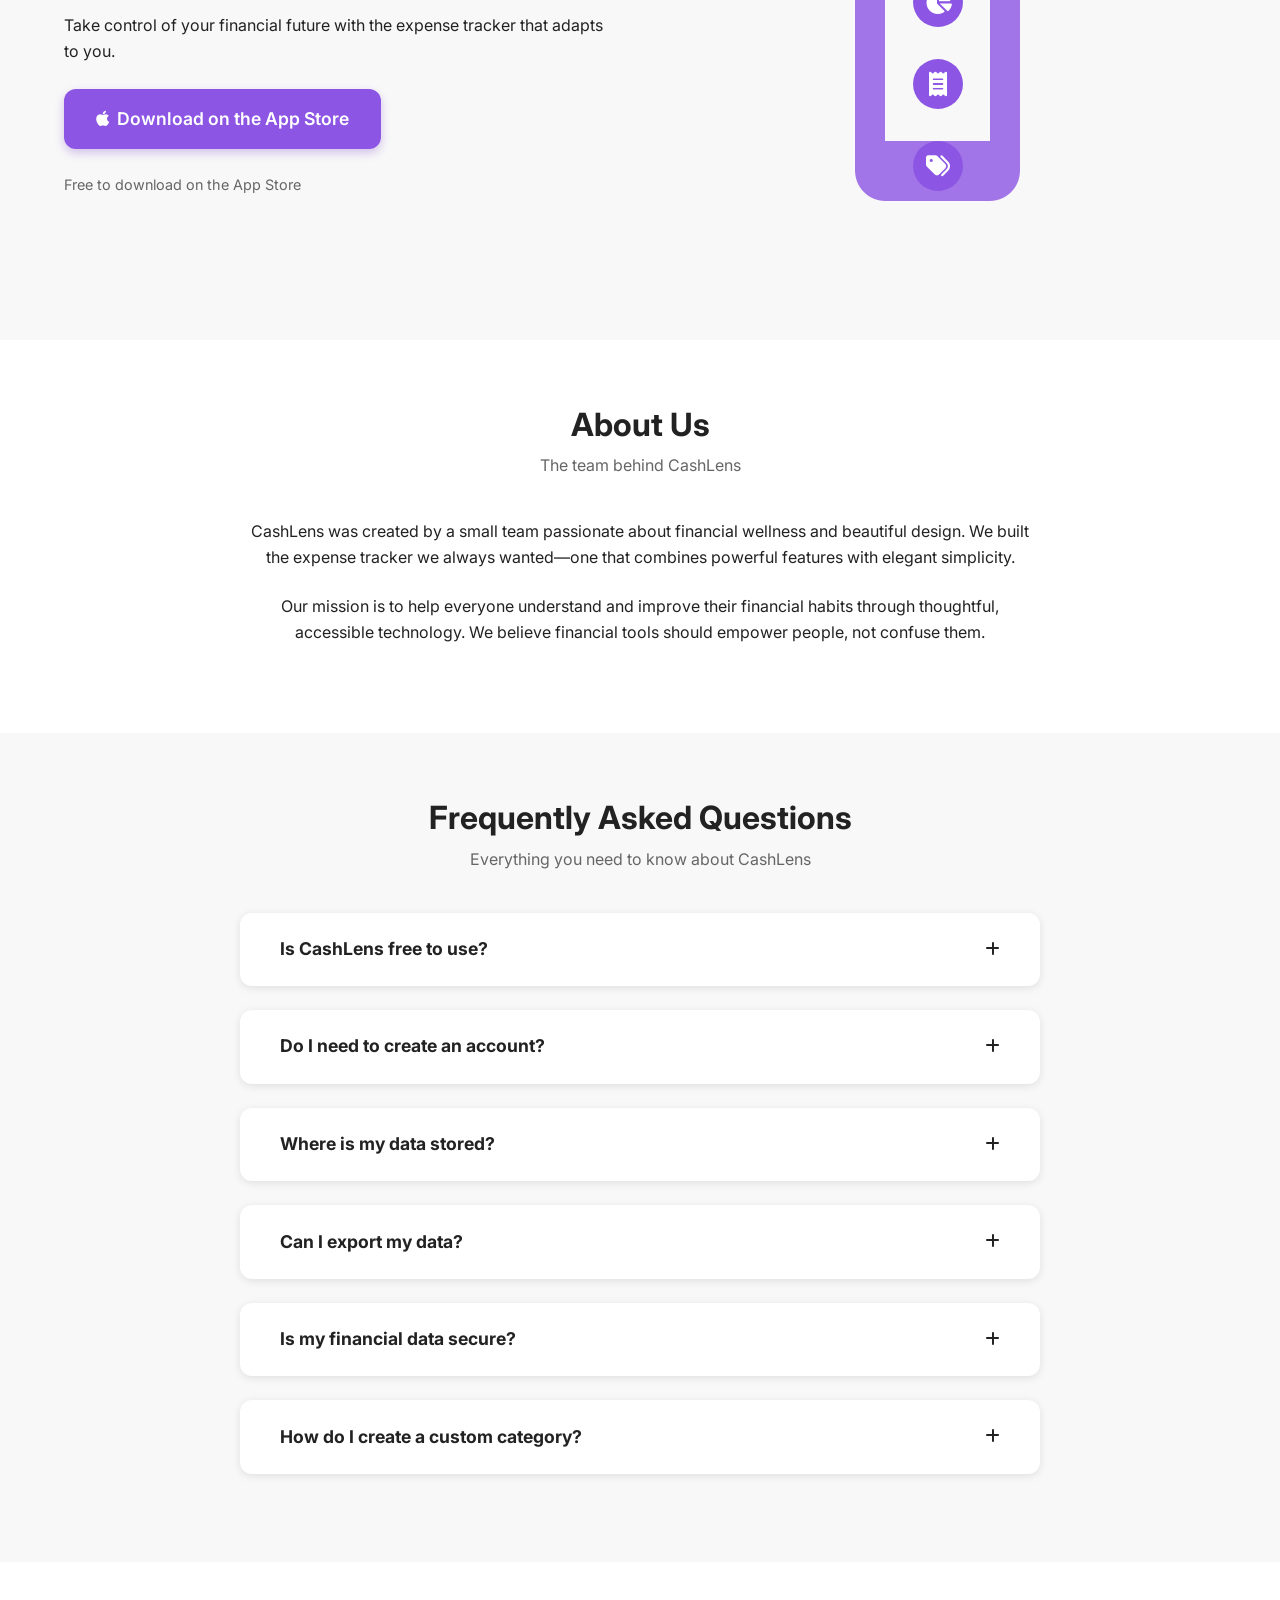
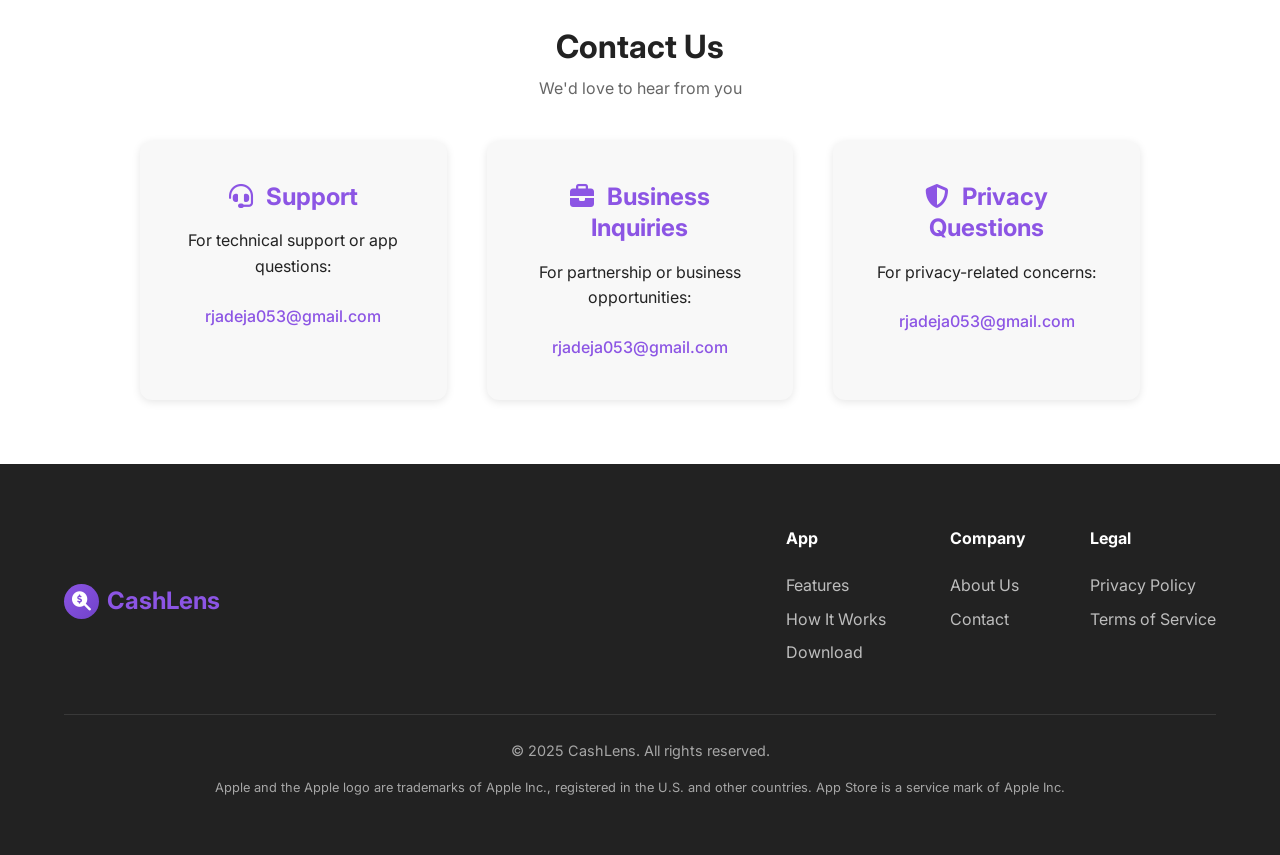
==== commit cba32a08: "Update App Store link and contact email across all pages" ====
--- a/index.html
+++ b/index.html
@@ -16,7 +16,9 @@
         <div class="container">
             <nav class="navbar">
                 <div class="logo">
-                    <img src="images/logo.svg" alt="CashLens Logo" class="logo-img">
+                    <div class="logo-icon">
+                        <i class="fas fa-search-dollar"></i>
+                    </div>
                     <span class="logo-text">CashLens</span>
                 </div>
                 <ul class="nav-links">
@@ -27,7 +29,7 @@
                     <li><a href="#faq">FAQ</a></li>
                 </ul>
                 <div class="cta-button mobile-hidden">
-                    <a href="#download" class="btn btn-primary">Download</a>
+                    <a href="https://apps.apple.com/us/app/cashlens/id6743153951" class="btn btn-primary">Download</a>
                 </div>
                 <button class="mobile-menu-toggle" aria-label="Toggle Mobile Menu">
                     <span class="hamburger"></span>
@@ -42,13 +44,36 @@
                 <h1>Where Your Finances Come Into Focus</h1>
                 <p class="lead">Track, visualize, and understand your spending with an elegantly simple expense tracker that adapts to your life.</p>
                 <div class="hero-cta">
-                    <a href="#download" class="btn btn-primary">Download on the App Store</a>
-                    <a href="#how-it-works" class="btn btn-secondary">See How It Works</a>
+                    <a href="https://apps.apple.com/us/app/cashlens/id6743153951" class="btn btn-light">Download on the App Store</a>
+                    <a href="#how-it-works" class="btn btn-outline">See How It Works</a>
                 </div>
             </div>
             <div class="hero-image">
                 <div class="phone-mockup">
-                    <img src="images/hero-mockup.png" alt="CashLens App Interface" class="mockup-img">
+                    <div class="app-interface">
+                        <div class="app-screen">
+                            <div class="app-header">
+                                <div class="app-title">CashLens</div>
+                            </div>
+                            <div class="app-content">
+                                <div class="expense-item">
+                                    <i class="fas fa-shopping-cart"></i>
+                                    <span>Groceries</span>
+                                    <span class="expense-amount">$76.00</span>
+                                </div>
+                                <div class="expense-item">
+                                    <i class="fas fa-plane"></i>
+                                    <span>Travel</span>
+                                    <span class="expense-amount">$340.00</span>
+                                </div>
+                                <div class="expense-item">
+                                    <i class="fas fa-utensils"></i>
+                                    <span>Food</span>
+                                    <span class="expense-amount">$58.00</span>
+                                </div>
+                            </div>
+                        </div>
+                    </div>
                 </div>
             </div>
         </div>
@@ -111,8 +136,8 @@
                         <h3>Add Your Expenses</h3>
                         <p>Quickly log expenses with our intuitive interface. Select a category, enter the amount, and you're done—or add details like notes for more context.</p>
                     </div>
-                    <div class="step-image">
-                        <img src="images/step1.png" alt="Add expense interface">
+                    <div class="step-icon">
+                        <i class="fas fa-plus-circle"></i>
                     </div>
                 </div>
                 <div class="step reverse">
@@ -121,8 +146,8 @@
                         <h3>Gain Insights</h3>
                         <p>View beautiful visualizations that show your spending patterns. Filter by time period or category to understand exactly where your money is going.</p>
                     </div>
-                    <div class="step-image">
-                        <img src="images/step2.png" alt="Statistics interface">
+                    <div class="step-icon">
+                        <i class="fas fa-chart-bar"></i>
                     </div>
                 </div>
                 <div class="step">
@@ -131,8 +156,8 @@
                         <h3>Make Better Decisions</h3>
                         <p>Use your newfound financial clarity to identify areas where you can save. CashLens helps you spend smarter by showing the complete picture of your finances.</p>
                     </div>
-                    <div class="step-image">
-                        <img src="images/step3.png" alt="Expense breakdown interface">
+                    <div class="step-icon">
+                        <i class="fas fa-lightbulb"></i>
                     </div>
                 </div>
             </div>
@@ -151,8 +176,13 @@
                         <p>"Finally, an expense tracker that doesn't require a finance degree to use. CashLens has helped me save over $200 a month just by making me aware of my spending patterns."</p>
                     </div>
                     <div class="testimonial-author">
-                        <div class="author-name">Samantha T.</div>
-                        <div class="author-title">Freelance Designer</div>
+                        <div class="author-avatar">
+                            <i class="fas fa-user-circle"></i>
+                        </div>
+                        <div class="author-info">
+                            <div class="author-name">Samantha T.</div>
+                            <div class="author-title">Freelance Designer</div>
+                        </div>
                     </div>
                 </div>
                 <div class="testimonial">
@@ -160,8 +190,13 @@
                         <p>"The custom categories feature is a game-changer. I can track my pet expenses separately from everything else, which no other app let me do easily."</p>
                     </div>
                     <div class="testimonial-author">
-                        <div class="author-name">Marcus L.</div>
-                        <div class="author-title">Pet Owner</div>
+                        <div class="author-avatar">
+                            <i class="fas fa-user-circle"></i>
+                        </div>
+                        <div class="author-info">
+                            <div class="author-name">Marcus L.</div>
+                            <div class="author-title">Pet Owner</div>
+                        </div>
                     </div>
                 </div>
                 <div class="testimonial">
@@ -169,8 +204,13 @@
                         <p>"Clean, beautiful, and private. I don't have to worry about my financial data being stored in the cloud or used for marketing. Just what I needed."</p>
                     </div>
                     <div class="testimonial-author">
-                        <div class="author-name">Priya K.</div>
-                        <div class="author-title">Privacy Advocate</div>
+                        <div class="author-avatar">
+                            <i class="fas fa-user-circle"></i>
+                        </div>
+                        <div class="author-info">
+                            <div class="author-name">Priya K.</div>
+                            <div class="author-title">Privacy Advocate</div>
+                        </div>
                     </div>
                 </div>
             </div>
@@ -192,14 +232,29 @@
                 <h2>Get CashLens Today</h2>
                 <p>Take control of your financial future with the expense tracker that adapts to you.</p>
                 <div class="download-buttons">
-                    <a href="#" class="app-store-button">
-                        <img src="images/app-store-badge.svg" alt="Download on the App Store">
+                    <a href="https://apps.apple.com/us/app/cashlens/id6743153951" class="btn btn-primary btn-large">
+                        <i class="fab fa-apple"></i> Download on the App Store
                     </a>
                 </div>
                 <p class="download-note">Free to download on the App Store</p>
             </div>
-            <div class="download-image">
-                <img src="images/download-visual.png" alt="CashLens app screens">
+            <div class="download-visual">
+                <div class="device-mockup">
+                    <div class="device-frame">
+                        <i class="fas fa-mobile-alt"></i>
+                    </div>
+                    <div class="device-features">
+                        <div class="feature-dot">
+                            <i class="fas fa-chart-pie"></i>
+                        </div>
+                        <div class="feature-dot">
+                            <i class="fas fa-receipt"></i>
+                        </div>
+                        <div class="feature-dot">
+                            <i class="fas fa-tags"></i>
+                        </div>
+                    </div>
+                </div>
             </div>
         </div>
     </section>
@@ -294,17 +349,17 @@
                 <div class="contact-item">
                     <h3><i class="fas fa-headset"></i> Support</h3>
                     <p>For technical support or app questions:</p>
-                    <a href="mailto:support@cashlens.app">support@cashlens.app</a>
+                    <a href="mailto:rjadeja053@gmail.com">rjadeja053@gmail.com</a>
                 </div>
                 <div class="contact-item">
                     <h3><i class="fas fa-briefcase"></i> Business Inquiries</h3>
                     <p>For partnership or business opportunities:</p>
-                    <a href="mailto:business@cashlens.app">business@cashlens.app</a>
+                    <a href="mailto:rjadeja053@gmail.com">rjadeja053@gmail.com</a>
                 </div>
                 <div class="contact-item">
                     <h3><i class="fas fa-shield-alt"></i> Privacy Questions</h3>
                     <p>For privacy-related concerns:</p>
-                    <a href="mailto:privacy@cashlens.app">privacy@cashlens.app</a>
+                    <a href="mailto:rjadeja053@gmail.com">rjadeja053@gmail.com</a>
                 </div>
             </div>
         </div>
@@ -314,7 +369,9 @@
         <div class="container">
             <div class="footer-top">
                 <div class="footer-logo">
-                    <img src="images/logo.svg" alt="CashLens Logo" class="logo-img">
+                    <div class="logo-icon">
+                        <i class="fas fa-search-dollar"></i>
+                    </div>
                     <span class="logo-text">CashLens</span>
                 </div>
                 <div class="footer-nav">
--- a/css/style.css
+++ b/css/style.css
@@ -1,13 +1,13 @@
 :root {
-    /* Primary colors - based on the purple theme from screenshots */
-    --primary-color: #b27ef8;
-    --primary-color-dark: #9259ef;
-    --primary-color-light: #d6bcfb;
-    --primary-gradient: linear-gradient(135deg, #b27ef8 0%, #8c55e4 100%);
+    /* Primary colors - based on the purple theme from screenshots but with improved contrast */
+    --primary-color: #8c55e4;
+    --primary-color-dark: #7042c9;
+    --primary-color-light: #b27ef8;
+    --primary-gradient: linear-gradient(135deg, #8c55e4 0%, #7042c9 100%);
     
     /* Secondary colors */
-    --secondary-color: #333333;
-    --secondary-color-light: #666666;
+    --secondary-color: #222222;
+    --secondary-color-light: #555555;
     
     /* Background colors */
     --bg-color: #ffffff;
@@ -15,19 +15,19 @@
     --bg-color-dark: #1c1c1e; /* Dark mode background */
     
     /* Category colors from the app */
-    --color-groceries: #daaf33;
-    --color-food: #b96f50;
+    --color-groceries: #e9b429;
+    --color-food: #d17749;
     --color-transportation: #4f9ce2;
     --color-entertainment: #e27dc8;
-    --color-shopping: #e57a7a;
+    --color-shopping: #e96161;
     --color-health: #9a7fd1;
     --color-utilities: #e9d547;
     --color-education: #7a9ddf;
     --color-travel: #66c1e0;
     
-    /* Text colors */
-    --text-color: #141414;
-    --text-color-light: #7d7d7d;
+    /* Text colors with improved contrast */
+    --text-color: #222222;
+    --text-color-light: #666666;
     --text-color-white: #ffffff;
     
     /* Spacing */
@@ -44,9 +44,9 @@
     --border-radius-xl: 28px;
     
     /* Shadows */
-    --shadow-sm: 0 2px 8px rgba(0, 0, 0, 0.05);
-    --shadow-md: 0 4px 12px rgba(0, 0, 0, 0.08);
-    --shadow-lg: 0 8px 24px rgba(0, 0, 0, 0.12);
+    --shadow-sm: 0 2px 8px rgba(0, 0, 0, 0.1);
+    --shadow-md: 0 4px 12px rgba(0, 0, 0, 0.15);
+    --shadow-lg: 0 8px 24px rgba(0, 0, 0, 0.2);
     
     /* Animation */
     --transition-fast: 0.2s ease;
@@ -149,7 +149,7 @@
     margin: 0 auto;
 }
 
-/* Buttons */
+/* Buttons with improved contrast */
 .btn {
     display: inline-flex;
     align-items: center;
@@ -164,27 +164,51 @@
 }
 
 .btn-primary {
-    background: var(--primary-gradient);
+    background: var(--primary-color);
     color: var(--text-color-white);
     border: none;
-    box-shadow: 0 4px 10px rgba(178, 126, 248, 0.3);
+    box-shadow: 0 4px 10px rgba(124, 66, 201, 0.3);
 }
 
 .btn-primary:hover {
-    box-shadow: 0 6px 14px rgba(178, 126, 248, 0.4);
+    background: var(--primary-color-dark);
+    box-shadow: 0 6px 14px rgba(124, 66, 201, 0.4);
     transform: translateY(-2px);
     color: var(--text-color-white);
 }
 
-.btn-secondary {
+.btn-light {
+    background-color: var(--text-color-white);
+    color: var(--primary-color);
+    border: none;
+    box-shadow: 0 4px 10px rgba(0, 0, 0, 0.1);
+}
+
+.btn-light:hover {
+    background-color: #f5f5f5;
+    box-shadow: 0 6px 14px rgba(0, 0, 0, 0.15);
+    transform: translateY(-2px);
+    color: var(--primary-color-dark);
+}
+
+.btn-outline {
     background-color: transparent;
-    color: var(--primary-color);
-    border: 2px solid var(--primary-color);
-}
-
-.btn-secondary:hover {
-    background-color: rgba(178, 126, 248, 0.08);
-    color: var(--primary-color-dark);
+    color: var(--text-color-white);
+    border: 2px solid var(--text-color-white);
+}
+
+.btn-outline:hover {
+    background-color: rgba(255, 255, 255, 0.1);
+    transform: translateY(-2px);
+}
+
+.btn-large {
+    padding: 1rem 2rem;
+    font-size: 1.1rem;
+}
+
+.btn i {
+    margin-right: 0.5rem;
 }
 
 /* Header */
@@ -218,9 +242,16 @@
     gap: 0.5rem;
 }
 
-.logo-img {
+.logo-icon {
+    width: 2.2rem;
     height: 2.2rem;
-    width: auto;
+    background: var(--primary-gradient);
+    border-radius: 50%;
+    display: flex;
+    align-items: center;
+    justify-content: center;
+    color: var(--text-color-white);
+    font-size: 1.2rem;
 }
 
 .logo-text {
@@ -343,14 +374,79 @@
     margin-right: -40px;
 }
 
-.mockup-img {
-    width: 100%;
+.app-interface {
+    background-color: #1c1c1e;
     border-radius: var(--border-radius-lg);
     box-shadow: var(--shadow-lg);
+    overflow: hidden;
+    padding: 1rem;
+    position: relative;
+    width: 100%;
+    height: 520px;
+    display: flex;
+    flex-direction: column;
     transition: transform var(--transition-normal);
 }
 
-.phone-mockup:hover .mockup-img {
+.app-screen {
+    flex: 1;
+    display: flex;
+    flex-direction: column;
+    border-radius: var(--border-radius-md);
+    overflow: hidden;
+}
+
+.app-header {
+    background-color: var(--primary-color);
+    padding: 1rem;
+    color: var(--text-color-white);
+    text-align: center;
+}
+
+.app-title {
+    font-weight: bold;
+    font-size: 1.2rem;
+}
+
+.app-content {
+    flex: 1;
+    padding: 1rem;
+    display: flex;
+    flex-direction: column;
+    gap: 1rem;
+    background-color: #2c2c2e;
+}
+
+.expense-item {
+    display: flex;
+    align-items: center;
+    padding: 0.8rem;
+    background-color: #3a3a3c;
+    border-radius: var(--border-radius-sm);
+    color: var(--text-color-white);
+}
+
+.expense-item i {
+    width: 40px;
+    height: 40px;
+    background-color: var(--primary-color);
+    border-radius: 50%;
+    display: flex;
+    align-items: center;
+    justify-content: center;
+    margin-right: 1rem;
+}
+
+.expense-item span {
+    flex: 1;
+}
+
+.expense-amount {
+    font-weight: bold;
+    text-align: right;
+}
+
+.phone-mockup:hover .app-interface {
     transform: translateY(-10px) rotate(2deg);
 }
 
@@ -451,14 +547,22 @@
     flex: 1;
 }
 
-.step-image {
-    flex: 1;
-    max-width: 300px;
-}
-
-.step-image img {
+.step-icon {
+    flex: 0 0 200px;
+    height: 200px;
+    display: flex;
+    align-items: center;
+    justify-content: center;
+    color: var(--primary-color);
+    font-size: 5rem;
+    background-color: rgba(140, 85, 228, 0.1);
     border-radius: var(--border-radius-lg);
-    box-shadow: var(--shadow-md);
+    box-shadow: var(--shadow-sm);
+    transition: transform var(--transition-normal);
+}
+
+.step:hover .step-icon {
+    transform: scale(1.05);
 }
 
 /* Testimonials Section */
@@ -517,7 +621,27 @@
 }
 
 .testimonial-author {
+    display: flex;
+    align-items: center;
+    justify-content: center;
+    gap: 1rem;
     margin-top: var(--spacing-sm);
+}
+
+.author-avatar {
+    width: 50px;
+    height: 50px;
+    border-radius: 50%;
+    background-color: var(--primary-color-light);
+    display: flex;
+    align-items: center;
+    justify-content: center;
+    color: var(--text-color-white);
+    font-size: 1.5rem;
+}
+
+.author-info {
+    text-align: left;
 }
 
 .author-name {
@@ -600,25 +724,80 @@
     margin: var(--spacing-md) 0;
 }
 
-.app-store-button img {
-    height: 50px;
-    width: auto;
-}
-
 .download-note {
     font-size: 0.9rem;
     color: var(--text-color-light);
 }
 
-.download-image {
+.download-visual {
     flex: 1;
-    text-align: center;
-}
-
-.download-image img {
-    max-height: 500px;
-    border-radius: var(--border-radius-lg);
-    box-shadow: var(--shadow-md);
+    display: flex;
+    justify-content: center;
+    position: relative;
+}
+
+.device-mockup {
+    position: relative;
+    display: flex;
+    justify-content: center;
+}
+
+.device-frame {
+    font-size: 15rem;
+    color: var(--primary-color);
+    position: relative;
+    opacity: 0.8;
+}
+
+.device-features {
+    position: absolute;
+    top: 50%;
+    left: 50%;
+    transform: translate(-50%, -50%);
+    display: flex;
+    flex-direction: column;
+    gap: 2rem;
+    z-index: 2;
+}
+
+.feature-dot {
+    width: 50px;
+    height: 50px;
+    border-radius: 50%;
+    background: var(--primary-color);
+    display: flex;
+    align-items: center;
+    justify-content: center;
+    color: var(--text-color-white);
+    font-size: 1.5rem;
+    animation: pulse 2s infinite;
+}
+
+.feature-dot:nth-child(1) {
+    animation-delay: 0s;
+}
+
+.feature-dot:nth-child(2) {
+    animation-delay: 0.5s;
+}
+
+.feature-dot:nth-child(3) {
+    animation-delay: 1s;
+}
+
+@keyframes pulse {
+    0% {
+        transform: scale(1);
+        box-shadow: 0 0 0 0 rgba(140, 85, 228, 0.7);
+    }
+    70% {
+        transform: scale(1.1);
+        box-shadow: 0 0 0 10px rgba(140, 85, 228, 0);
+    }
+    100% {
+        transform: scale(1);
+        box-shadow: 0 0 0 0 rgba(140, 85, 228, 0);
+    }
 }
 
 /* About Section */
@@ -667,7 +846,7 @@
 }
 
 .faq-question:hover {
-    background-color: rgba(178, 126, 248, 0.05);
+    background-color: rgba(140, 85, 228, 0.05);
 }
 
 .faq-question h3 {
@@ -811,6 +990,10 @@
     .phone-mockup {
         width: 280px;
     }
+    
+    .device-frame {
+        font-size: 12rem;
+    }
 }
 
 @media (max-width: 768px) {
@@ -853,7 +1036,7 @@
         text-align: center;
     }
     
-    .step-image {
+    .step-icon {
         order: -1;
         margin-bottom: var(--spacing-md);
     }
@@ -862,6 +1045,10 @@
         flex-direction: column;
         text-align: center;
     }
+    
+    .device-frame {
+        font-size: 10rem;
+    }
 }
 
 @media (max-width: 576px) {
@@ -889,6 +1076,16 @@
     .footer-nav {
         flex-direction: column;
         gap: var(--spacing-md);
+    }
+    
+    .device-frame {
+        font-size: 8rem;
+    }
+    
+    .feature-dot {
+        width: 40px;
+        height: 40px;
+        font-size: 1.2rem;
     }
 }
 
